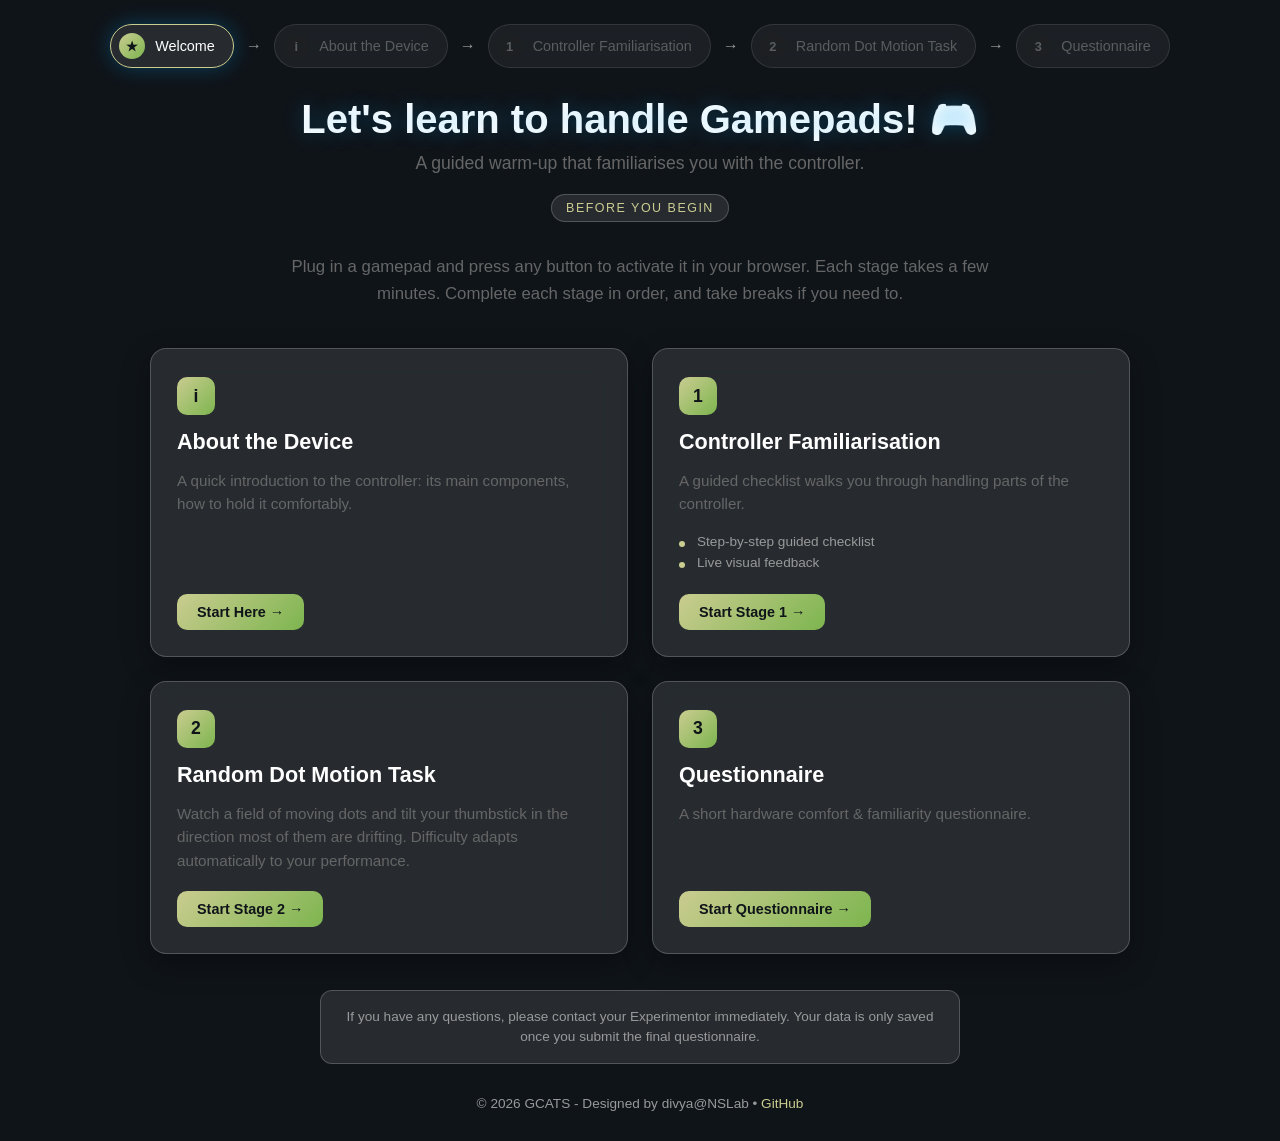
==== index.html @ 7858e4d3 "Add files via upload" ====
<!DOCTYPE html>
<html lang="en">
<head>
    <meta charset="UTF-8">
    <meta name="viewport" content="width=device-width, initial-scale=1.0">
    <title>GCATS-training</title>
    <link rel="stylesheet" href="styles.css">
    <link rel="icon" href="images\logo-transp.png">
</head>
<body>
    <div class="main-container">
    <div class="container">
        <nav class="stage-nav" aria-label="Training progress">
            <a class="stage-pill current" href="index.html"><span class="stage-pill-num">&#9733;</span> Welcome</a>
            <span class="stage-nav-arrow">&rarr;</span>
            <a class="stage-pill upcoming" href="about.html"><span class="stage-pill-num">i</span> About the Device</a>
            <span class="stage-nav-arrow">&rarr;</span>
            <a class="stage-pill upcoming" href="stage1.html"><span class="stage-pill-num">1</span> Controller Familiarisation</a>
            <span class="stage-nav-arrow">&rarr;</span>
            <a class="stage-pill upcoming" href="stage2.html"><span class="stage-pill-num">2</span> Random Dot Motion Task</a>
            <span class="stage-nav-arrow">&rarr;</span>
            <a class="stage-pill upcoming" href="stage3.html"><span class="stage-pill-num">3</span> Questionnaire</a>
        </nav>
        <header>
            <h1>Let's learn to handle Gamepads! 🎮</h1>
            <p>A guided warm-up that familiarises you with the controller.</p>
        </header>

        <main>
            <div class="welcome-hero">
                <span class="eyebrow">Before you begin</span>
                <p>
                    Plug in a gamepad and press any button to activate it in your browser. Each stage takes
                    a few minutes. Complete each stage in order, and take breaks if you need to. 
                </p>
            </div>

            <div class="stage-cards">
                <a class="stage-card" href="about.html">
                    <div class="stage-card-step">i</div>
                    <h2>About the Device</h2>
                    <p>
                        A quick introduction to the controller: its main components, how to hold it
                        comfortably.
                    </p>
                    <span class="stage-card-cta">Start Here &rarr;</span>
                </a>

                <a class="stage-card" href="stage1.html">
                    <div class="stage-card-step">1</div>
                    <h2>Controller Familiarisation</h2>
                    <p>
                        A guided checklist walks you through handling parts of the controller.
                    </p>
                    <ul>
                        <li>Step-by-step guided checklist</li>
                        <li>Live visual feedback</li>
                    </ul>
                    <span class="stage-card-cta">Start Stage 1 &rarr;</span>
                </a>

                <a class="stage-card" href="stage2.html">
                    <div class="stage-card-step">2</div>
                    <h2>Random Dot Motion Task</h2>
                    <p>
                        Watch a field of moving dots and tilt your thumbstick in the direction most of them
                        are drifting. Difficulty adapts automatically to your performance.
                    </p>
                    <span class="stage-card-cta">Start Stage 2 &rarr;</span>
                </a>

                <a class="stage-card" href="stage3.html">
                    <div class="stage-card-step">3</div>
                    <h2>Questionnaire</h2>
                    <p>
                        A short hardware comfort &amp; familiarity questionnaire.
                    </p>
                    <span class="stage-card-cta">Start Questionnaire &rarr;</span>
                </a>
            </div>

            <p class="welcome-note">
                If you have any questions, please contact your Experimentor immediately. Your data is only saved once you submit the final
                questionnaire.
            </p>
        </main>
    </div>
    </div>
    <footer class="site-footer" role="contentinfo">
        <div class="footer-inner">
            <p>&copy; 2026 GCATS - Designed by divya@NSLab • <a href="https://github.com/pathakdivya" target="_blank" rel="noopener noreferrer">GitHub</a></p>
        </div>
    </footer>
</body>
</html>
---- styles.css ----
:root {
    --background: #0f1419;
    --primary-blue: #0a3179;
    --secondary-blue: #2a5298;
    --bg-dark: #0f1419;
    --accent-cyan: #CACC90;
    --accent-purple: #7DB54F;
    
    --text-primary: #333;
    --text-secondary: #666;
    --text-light: #999;
    --text-white: #fff;
    
    --bg-white: #ffffff;
    --bg-light: #f0f0f0;
    --bg-card: rgba(255, 255, 255, 0.1);
    --bg-input: #f9f9f9;
    --bg-hover: #e8f4ff;

    --controller-element: #2a2a2a;
    --controller-active: #0078d4; 
    --controller-border: #333;
    --controller-stick-bg: #ffffff;
    --controller-stick-dot: #333;
    --controller-stick-border: #333;
    
    --glass-bg: rgba(255, 255, 255, 0.1);
    --glass-border: rgba(255, 255, 255, 0.2);
    
    --button-active: #00a1f1;
    --button-disabled: #666;
    
    --shadow-glow: 0 0 20px rgba(0, 161, 241, 0.3);
}


* {
    margin: 0;
    padding: 0;
    box-sizing: border-box;
}

body {
    font-family: 'Segoe UI', Tahoma, Geneva, Verdana, sans-serif;
    background: var(--background);
    color: var(--text-primary);
    min-height: 100vh;
    overflow-x: hidden;
}

header {
    text-align: center;
    padding: 0px 20px 20px;
}

header h1 {
    font-size: 2.5rem;
    background: var(--bg-white);
    -webkit-background-clip: text;
    background-clip: text;
    -webkit-text-fill-color: transparent;
    margin-bottom: 10px;
    text-shadow: var(--shadow-glow);
}

header p {
    color: var(--text-secondary);
    font-size: 1.1rem;
}

.main-container {
    min-height: 95svh;
    display: flex;
    flex-direction: column;
    justify-content: center;
    align-items: center;
    padding: 24px 0 32px;
}

.container {
    display: grid;
    justify-content: center;
    max-width: 1200px;
    width: 100%;
    margin: 0 auto;
    padding: 0 24px;
}


.controller-layout {
    display: grid;
    grid-template-columns: 1fr 1fr;
    gap: 30px;
    min-height: 600px;
}


.info-panel {
    background: var(--bg-white);
    border-radius: 8px;
    padding: 20px;
    box-shadow: 0 2px 10px rgba(0,0,0,0.1);
}

.controller-info h3 {
    margin-bottom: 15px;
    color: var(--text-primary);
    font-size: 1.2rem;
}

.controller-details {
    margin-bottom: 20px;
}

.detail-row {
    display: grid;
    grid-template-columns: repeat(3, 1fr);
    gap: 10px;
    margin-bottom: 5px;
}

.detail-row .label {
    font-weight: bold;
    font-size: 0.85rem;
    color: var(--text-secondary);
}

.detail-row.values span {
    font-family: 'Courier New', monospace;
    color: var(--text-primary);
    font-size: 0.85rem;
}

.detail-row.values button {
    padding: 4px 8px;
    font-size: 0.8rem;
    border: 1px solid var(--text-secondary);
    border-radius: 4px;
    background: var(--text-primary);
    color: var(--text-white);
    cursor: pointer;
    transition: all 0.2s;
    font-family: 'Segoe UI', Tahoma, Geneva, Verdana, sans-serif;
}

.detail-row.values button:enabled:hover {
    background: #555;
    border-color: var(--text-light);
}

.detail-row.values button:disabled {
    opacity: 0.5;
    cursor: not-allowed;
    background: var(--button-disabled);
    color: var(--text-light);
}

.haptic-info {
    margin: 20px 0;
    border-top: 1px solid #eee;
    padding-top: 15px;
}

.haptic-row {
    display: grid;
    grid-template-columns: repeat(6, 1fr);
    gap: 10px;
    margin-bottom: 5px;
}

.haptic-row .label {
    font-weight: bold;
    font-size: 0.8rem;
    color: var(--text-secondary);
}

.haptic-row.values span {
    font-family: 'Courier New', monospace;
    color: var(--text-primary);
    font-size: 0.8rem;
}

.vibration-test {
    background: #e3f2fd;
    padding: 2px 6px;
    border-radius: 3px;
    text-align: center;
    cursor: pointer;
}

.button-status {
    border-top: 1px solid #eee;
    padding-top: 20px;
}

.button-grid {
    margin-bottom: 20px;
}

.button-row {
    display: grid;
    grid-template-columns: repeat(8, 1fr);
    gap: 5px;
    margin-bottom: 8px;
}

.button-row:last-child {
    grid-template-columns: 1fr;
}

.button-row:last-child .btn-cell {
    grid-column: 1 / -1;
}

.btn-cell {
    display: flex;
    flex-direction: column;
    align-items: center;
    background: var(--bg-input);
    border: 1px solid #ddd;
    border-radius: 4px;
    padding: 5px;
    min-height: 40px;
}

.btn-label {
    font-size: 0.7rem;
    font-weight: bold;
    color: var(--text-secondary);
    margin-bottom: 2px;
}

.btn-cell span:last-child {
    font-family: 'Courier New', monospace;
    font-size: 0.8rem;
    color: var(--text-primary);
}

.axis-status {
    border-top: 1px solid #eee;
    padding-top: 15px;
}

.axis-row {
    display: grid;
    grid-template-columns: repeat(4, 1fr);
    gap: 10px;
}

.axis-cell {
    display: flex;
    flex-direction: column;
    align-items: center;
    background: var(--bg-input);
    border: 1px solid #ddd;
    border-radius: 4px;
    padding: 8px;
}

.axis-label {
    font-size: 0.7rem;
    font-weight: bold;
    color: var(--text-secondary);
    margin-bottom: 2px;
}

.axis-cell span:last-child {
    font-family: 'Courier New', monospace;
    font-size: 0.9rem;
    color: var(--text-primary);
}

.visual-panel {
    background: var(--bg-white);
    border-radius: 8px;
    padding: 20px;
    box-shadow: 0 2px 10px rgba(0,0,0,0.1);
    display: flex;
    flex-direction: column;
}

.controller-visual{
  flex: 1;
  display: flex;
  justify-content: center;
  align-items: center;

}

.controller-outline {
    position: relative;
    background: url('images/Controller_2d.png') no-repeat center center;
    background-size: contain;
    width: 493px;
    height: 277px;
    aspect-ratio: 16/9;
    z-index: 0;
    overflow: visible !important;
}

.trigger {
    position: absolute;
    width: 40px;
    height: 35px;
    background: var(--controller-element);
    top: -19px;
}

.trigger.left-trigger {
    left: 127px;
    border-radius: 23px 17px 0 0;
    transform: rotate(-5deg);
}

.trigger.right-trigger {
    right: 127px;
    border-radius: 17px 23px 0 0;
    transform: rotate(5deg);
}

.trigger.active {
    background: var(--controller-active);
}

.shoulder {
    position: absolute;
    width: 40px;
    height: 18px;
    background: var(--controller-element);
    border-radius: 0 0 13px 13px;
    top: 20px;
}

.shoulder.left-shoulder {
    left: 130px;
    transform: rotate(-5deg);
}

.shoulder.right-shoulder {
    right: 130px;
    transform: rotate(5deg);
}

.shoulder.active {
    background: var(--controller-active);
}

.controller-body {
    position: relative;
    width: 100%;
    height: 100%;
    z-index: 1;
    overflow: visible !important;
}

.dpad {
    position: absolute;
    left: 122px;
    top: 79px;
    width: 54px;
    height: 54px;
    --thick: 20px;
    --arm: 14px;
    --tip: 10px;
}

.dpad-btn {
    position: absolute;
    background: var(--controller-element);
    border-radius: 6px;
}

.dpad-btn:nth-child(1) {
    width: var(--thick);
    height: calc(var(--arm) + var(--tip));
    top: -2px;
    left: 50%;
    transform: translateX(-50%);
    clip-path: polygon(0% 0%, 100% 0%, 100% calc(100% - var(--tip)), 50% 100%, 0% calc(100% - var(--tip)));
}

.dpad-btn:nth-child(2) {
    width: var(--thick);
    height: calc(var(--arm) + var(--tip));
    bottom: -2px;
    left: 50%;
    transform: translateX(-50%);
    clip-path: polygon(50% 0%, 100% var(--tip), 100% 100%, 0% 100%, 0% var(--tip));
}

.dpad-btn:nth-child(3) {
    width: calc(var(--arm) + var(--tip));
    height: var(--thick);
    left: -2px;
    top: 50%;
    transform: translateY(-50%);
    clip-path: polygon(0% 0%, calc(100% - var(--tip)) 0%, 100% 50%, calc(100% - var(--tip)) 100%, 0% 100%);
}

.dpad-btn:nth-child(4) {
    width: calc(var(--arm) + var(--tip));
    height: var(--thick);
    right: -2px;
    top: 50%;
    transform: translateY(-50%);
    clip-path: polygon(var(--tip) 0%, 100% 0%, 100% 100%, var(--tip) 100%, 0% 50%);
}


.dpad-btn.active {
    background: var(--controller-active);
}


.face-buttons {
    position: absolute;
    right: 110px;
    top: 70px;
    width: 72px;
    height: 72px;
}

.face-btn {
    position: absolute;
    width: 23px;
    height: 23px;
    background: var(--controller-element);
    border-radius: 50%;
    display: flex;
    align-items: center;
    justify-content: center;
    font-size: 16px;
}

.face-btn:nth-child(1) {
    top: 0;
    left: 50%;
    transform: translateX(-50%);
}

.face-btn:nth-child(2) {
    left: 0;
    top: 50%;
    transform: translateY(-50%);
}

.face-btn:nth-child(3) {
    right: 0;
    top: 50%;
    transform: translateY(-50%);
}

.face-btn:nth-child(4) {
    bottom: 0;
    left: 50%;
    transform: translateX(-50%);
}


.face-btn.active {
    background: var(--controller-active);
}

.center-buttons {
    position: absolute;
    left: 50%;
    top: 36px;
    transform: translateX(-50%);
    width: 160px;
    height: 80px;
}



#touchpad {
    width: 110px;
    height: 66px;
    top: 5px;
    left: 50%;
    transform: translateX(-50%);
    border-radius: 14px;
}

#share {
    width: 8px;
    height: 17px;
    top: 9px;
    left: 0px;
    border-radius: 4px;
}

#options {
    width: 8px;
    height: 17px;
    top: 9px;
    right: 0px;
    border-radius: 4px;
}

#ps {
    width: 19px;
    height: 19px;
    bottom: -50px;
    left: 50%;
    transform: translateX(-50%);
    border-radius: 50%;
}




.controller-visual-sticks {
    position: absolute;
    bottom: 110px;
    left: 50%;
    transform: translateX(-50%);
    width: 160px;
    height: 50px;
    display: flex !important;
    justify-content: space-between;
    align-items: center;
    pointer-events: none;
    z-index: 999;
}

.controller-stick-container {
    position: relative;
    display: flex !important;
    flex-direction: column;
    align-items: center;
    width: 50px;
    height: 50px;
}

.controller-stick-circle {
    width: 40px !important;
    height: 40px !important;
    border: 1px solid var(--controller-stick-border) !important;
    border-radius: 50%;
    position: relative;
    background: var(--controller-stick-bg) !important;
    overflow: visible;
    z-index: 1000;
    display: block !important;
}

.controller-stick-dot {
    width: 30px !important;
    height: 30px !important;
    background: var(--controller-stick-dot) !important;
    border: none !important;
    border-radius: 50%;
    position: absolute;
    top: 50%;
    left: 50%;
    transform: translate(-50%, -50%);
    transition: all 0.08s ease;
    z-index: 1001;
    display: block !important;
}

.controller-stick-circle.active {
    border-color: var(--controller-stick-border) !important;
    background: var(--controller-stick-bg) !important;
}

.controller-stick-circle.active .controller-stick-dot {
    background: var(--controller-stick-dot) !important;
}

.stick-visualizations {
    display: grid;
    grid-template-columns: 1fr 1fr;
    gap: 30px;
    margin: 20px 0px;
}

.stick-container {
    display: flex;
    flex-direction: column;
    align-items: center;
}

.stick-circle {
    width: 100px;
    height: 100px;
    border: 1px solid #666;
    border-radius: 50%;
    position: relative;
    background: var(--controller-stick-bg);
    overflow: visible;
}

.stick-circle::before {
    content: '';
    position: absolute;
    top: 50%;
    left: 0;
    right: 0;
    height: 1px;
    background: #bbb;
    transform: translateY(-50%);
}

.stick-circle::after {
    content: '';
    position: absolute;
    left: 50%;
    top: 0;
    bottom: 0;
    width: 1px;
    background: #bbb;
    transform: translateX(-50%);
}

.stick-circle.active {
    border-color: var(--controller-stick-border);
}

.stick-dot {
    width: 5.5px;
    height: 5.5px;
    background: var(--controller-stick-dot);
    border: none;
    border-radius: 50%;
    position: absolute;
    top: 50%;
    left: 50%;
    transform: translate(-50%, -50%);
    transition: none;
    z-index: 2;
}

.stick-circle.active .stick-dot {
    background: var(--controller-stick-dot);
}

.stick-line {
    position: absolute;
    top: 50%;
    left: 50%;
    height: 1.3px;
    background: #666;
    transform-origin: 0 50%;
    z-index: 1;
    pointer-events: none;
}

.stick-info {
    text-align: center;
    font-size: 0.8rem;
}

.diagnostics {
    margin-top: 20px;
    padding-top: 15px;
    border-top: 1px solid #eee;
    font-size: 0.9rem;
    color: var(--text-secondary);
}

.diagnostics label {
    margin-left: 10px;
    cursor: pointer;
}

.diagnostics input[type="checkbox"] {
    margin-right: 5px;
}

.btn-cell.active {
    background: var(--bg-hover);
    border-color: var(--controller-active);
}

.axis-cell.active {
    background: var(--bg-hover);
    border-color: var(--controller-active);
}

@media (max-width: 1200px) {
    .controller-layout {
        grid-template-columns: 1fr;
        gap: 20px;
    }
    
    .detail-row,
    .haptic-row {
        grid-template-columns: repeat(2, 1fr);
        gap: 5px;
    }
    
    .button-row {
        grid-template-columns: repeat(4, 1fr);
    }
    
    .axis-row {
        grid-template-columns: repeat(2, 1fr);
    }
}

@media (max-width: 768px) {
    .controller-outline {
        width: 250px;
        height: 160px;
    }
    
    .stick-circle {
        width: 80px;
        height: 80px;
    }
    
    .stick-dot {
        width: 10px;
        height: 10px;
    }
}


.tabs {
    display: flex;
    justify-content: center;
    margin-bottom: 30px;
    gap: 10px;
}

.tab-button {
    background: var(--glass-bg);
    border: 1px solid var(--glass-border);
    color: var(--text-primary);
    padding: 12px 24px;
    border-radius: 10px;
    cursor: pointer;
    font-size: 1rem;
    font-weight: 500;
    transition: all 0.3s ease;
    backdrop-filter: blur(10px);
    -webkit-backdrop-filter: blur(10px);
}

.tab-button:hover {
    background: var(--glass-border);
    box-shadow: var(--shadow-glow);
    transform: translateY(-2px);
}

.tab-button.active {
    background: linear-gradient(135deg, var(--accent-cyan), var(--accent-purple));
    box-shadow: var(--shadow-glow);
    transform: translateY(-2px);
}

.tab-content .tab-panel {
    display: none;
    background: var(--bg-card);
    border-radius: 15px;
    padding: 30px;
    backdrop-filter: blur(15px);
    -webkit-backdrop-filter: blur(15px);
    border: 1px solid var(--glass-border);
    box-shadow: 0 10px 30px rgba(0, 0, 0, 0.3);
}

.tab-content .tab-panel.active {
    display: block;
}

.controller-container {
    display: flex;
    flex-direction: column;
    align-items: center;
    gap: 20px;
}

.ps5-controller-outline {
    position: relative;
    width: 800px;
    height: 500px;
    margin: 0 auto;
}

.controller-background {
    position: absolute;
    top: 0;
    left: 0;
    width: 100%;
    height: 100%;
    background-image: url('./controller-outline.jpg');
    background-size: contain;
    background-repeat: no-repeat;
    background-position: center;
    opacity: 0.8;
    z-index: 1;
}

.left-stick-area {
    position: absolute;
    top: 217px;
    left: 243px;
    z-index: 10;
}

.right-stick-area {
    position: absolute;
    top: 217px;
    right: 243px;
    z-index: 10;
}

.analog-stick {
    display: flex;
    flex-direction: column;
    align-items: center;
    gap: 10px;
}

.stick-visual {
    width: 60px;
    height: 60px;
}


.stick-label {
    display: block;
    color: var(--accent-cyan);
    font-weight: bold;
    margin-bottom: 2px;
}

.stick-values {
    display: block;
    color: var(--text-secondary);
    font-family: 'Courier New', monospace;
}

.dpad-area {
    position: absolute;
    top: 122px;
    left: 167px;
    width: 90px;
    height: 90px;
    z-index: 10;
}

.dpad-area .dpad-btn {
    position: absolute;
    background: linear-gradient(135deg, #4a4a4a, #2a2a2a);
    border: 2px solid #333;
    color: var(--text-primary);
    cursor: pointer;
    transition: all 0.1s ease;
    box-shadow: 0 2px 4px rgba(0, 0, 0, 0.3);
}

.dpad-up {
    top: 0;
    left: 50%;
    transform: translateX(-50%);
    width: 25px;
    height: 25px;
    border-radius: 5px 5px 0 0;
}

.dpad-down {
    bottom: 0;
    left: 50%;
    transform: translateX(-50%);
    width: 25px;
    height: 25px;
    border-radius: 0 0 5px 5px;
}

.dpad-left {
    left: 0;
    top: 50%;
    transform: translateY(-50%);
    width: 25px;
    height: 25px;
    border-radius: 5px 0 0 5px;
}

.dpad-right {
    right: 0;
    top: 50%;
    transform: translateY(-50%);
    width: 25px;
    height: 25px;
    border-radius: 0 5px 5px 0;
}

.face-buttons-area {
    position: absolute;
    top: 115px;
    right: 155px;
    width: 110px;
    height: 110px;
    z-index: 10;
}

.face-buttons-area .face-btn {
    position: absolute;
    width: 30px;
    height: 30px;
    border-radius: 50%;
    background: linear-gradient(135deg, #4a4a4a, #2a2a2a);
    border: 2px solid #333;
    color: var(--text-primary);
    cursor: pointer;
    transition: all 0.1s ease;
    box-shadow: 0 2px 4px rgba(0, 0, 0, 0.3);
    display: flex;
    align-items: center;
    justify-content: center;
    font-size: 14px;
    font-weight: bold;
}

.shoulder-buttons-area {
    position: absolute;
    top: 40px;
    left: 50px;
    right: 50px;
    z-index: 10;
}

.shoulder-btn {
    position: absolute;
    width: 60px;
    height: 30px;
    background: linear-gradient(135deg, #4a4a4a, #2a2a2a);
    border: 2px solid #333;
    border-radius: 5px;
    color: var(--text-primary);
    cursor: pointer;
    transition: all 0.1s ease;
    box-shadow: 0 2px 4px rgba(0, 0, 0, 0.3);
    font-size: 12px;
    font-weight: bold;
}

.l1-btn {
    left: 120px;
}

.r1-btn {
    right: 120px;
}

.trigger-buttons-area {
    position: absolute;
    top: 15px;
    left: 50px;
    right: 50px;
    z-index: 10;
}

.trigger-container {
    position: absolute;
    display: flex;
    flex-direction: column;
    align-items: center;
    gap: 5px;
}

.left-trigger {
    left: 120px;
}

.right-trigger {
    right: 120px;
}

.trigger-btn {
    width: 60px;
    height: 25px;
    background: linear-gradient(135deg, #4a4a4a, #2a2a2a);
    border: 2px solid #333;
    border-radius: 8px;
    color: var(--text-primary);
    cursor: pointer;
    transition: all 0.1s ease;
    box-shadow: 0 2px 4px rgba(0, 0, 0, 0.3);
    font-size: 10px;
    font-weight: bold;
}

.trigger-indicator {
    width: 50px;
    height: 10px;
    background: #2a2a2a;
    border-radius: 4px;
    overflow: hidden;
    border: 1px solid #333;
}

.trigger-fill {
    height: 100%;
    width: 0%;
    background: linear-gradient(90deg, var(--accent-cyan), var(--accent-purple));
    transition: width 0.1s ease;
}

.center-buttons-area {
    position: absolute;
    top: 10px;
    left: 50%;
    transform: translateX(-50%);
    display: flex;
    gap: 40px;
    z-index: 10;
}

.center-btn {
    position: absolute;
    background: var(--controller-element);
    border-radius: 50%;
    width: 25px;
    height: 25px;
    border: 2px solid #333;
    color: var(--text-primary);
    cursor: pointer;
    transition: all 0.1s ease;
    display: flex;
    align-items: center;
    justify-content: center;
    font-size: 10px;
    font-weight: bold;
}


.ps-btn {
    width: 35px;
    height: 35px;
    border-radius: 50%;
    background: linear-gradient(135deg, var(--accent-cyan), var(--accent-purple));
}

.touchpad-area {
    position: absolute;
    top: 90px;
    left: 50%;
    transform: translateX(-50%);
    z-index: 10;
}

.touchpad-btn {
    width: 160px;
    height: 80px;
    background: linear-gradient(135deg, #3a3a3a, #1a1a1a);
    border: 2px solid #333;
    border-radius: 10px;
    cursor: pointer;
    transition: all 0.1s ease;
    box-shadow: 0 2px 4px rgba(0, 0, 0, 0.3);
}

.touchpad-surface {
    width: 100%;
    height: 100%;
    background: linear-gradient(135deg, transparent, rgba(0, 212, 255, 0.1));
    border-radius: 8px;
}

.dpad-area .dpad-btn.active,
.face-buttons-area .face-btn.active,
.shoulder-btn.active,
.trigger-btn.active,
.center-btn.active,
.touchpad-btn.active {
    background: var(--button-active);
}

.stick-visual.active .stick-indicator {
    background: var(--button-active);
}

.controller-status-display {
    text-align: center;
    margin-top: 20px;
}

.connection-info {
    font-size: 1.2rem;
    padding: 15px;
    background: var(--glass-bg);
    border: 1px solid var(--glass-border);
    border-radius: 10px;
    backdrop-filter: blur(10px);
    -webkit-backdrop-filter: blur(10px);
}

.calibration-container {
    text-align: center;
}

.calibration-status {
    font-size: 1.3rem;
    margin-bottom: 20px;
    padding: 20px;
    background: var(--glass-bg);
    border: 1px solid var(--glass-border);
    border-radius: 10px;
    backdrop-filter: blur(10px);
    -webkit-backdrop-filter: blur(10px);
}

.calibration-progress {
    margin: 20px 0;
}

.progress-bar {
    width: 100%;
    height: 10px;
    background: #333;
    border-radius: 5px;
    overflow: hidden;
    margin-bottom: 10px;
}

.progress-fill {
    height: 100%;
    background: linear-gradient(90deg, var(--accent-cyan), var(--accent-purple));
    width: 0%;
    transition: width 0.3s ease;
}

.calibration-btn {
    background: linear-gradient(135deg, var(--accent-cyan), var(--accent-purple));
    border: none;
    color: var(--text-primary);
    padding: 15px 30px;
    border-radius: 10px;
    font-size: 1.1rem;
    font-weight: bold;
    cursor: pointer;
    transition: all 0.3s ease;
    box-shadow: var(--shadow-glow);
}

.calibration-btn:hover {
    transform: translateY(-2px);
    box-shadow: 0 0 25px rgba(0, 212, 255, 0.5);
}

.calibration-btn:disabled {
    background: #666;
    cursor: not-allowed;
    transform: none;
    box-shadow: none;
}

@media (max-width: 1024px) {
    .ps5-controller-outline {
        width: 600px;
        height: 375px;
    }
    
    .left-stick-area {
        top: 190px;
        left: 110px;
    }
    
    .right-stick-area {
        top: 240px;
        right: 110px;
    }
    
    .dpad-area {
        top: 135px;
        left: 60px;
    }
    
    .face-buttons-area {
        top: 135px;
        right: 60px;
    }
}

@media (max-width: 768px) {
    .container {
        padding: 15px;
    }
    
    .ps5-controller-outline {
        width: 400px;
        height: 250px;
    }
    
    .left-stick-area {
        top: 125px;
        left: 75px;
    }
    
    .right-stick-area {
        top: 160px;
        right: 75px;
    }
    
    .dpad-area {
        top: 90px;
        left: 40px;
        width: 60px;
        height: 60px;
    }
    
    .face-buttons-area {
        top: 90px;
        right: 40px;
        width: 60px;
        height: 60px;
    }
    
    .stick-visual {
        width: 45px;
        height: 45px;
    }
    
    .stick-indicator {
        width: 15px;
        height: 15px;
    }
    
    .face-buttons-area .face-btn,
    .dpad-area .dpad-btn {
        width: 20px;
        height: 20px;
        font-size: 10px;
    }
    
    .touchpad-btn {
        width: 120px;
        height: 60px;
    }
    
    header h1 {
        font-size: 2rem;
    }
    
    .tab-button {
        padding: 10px 20px;
        font-size: 0.9rem;
    }
}



.site-footer {
    height: 5vh;
    width: 100%;
    padding: 0px 20px 32px;
    text-align: center;
    color: var(--text-light);
    font-size: 0.85rem;
}
.site-footer a {
    color: var(--accent-cyan);
    text-decoration: none;
    transition: color .2s;
}
.site-footer a:hover {
    color: var(--accent-purple);
}
.site-footer .footer-inner { max-width: 900px; margin: 0 auto; }


/* ============================================================
   Stage progress nav (shown on stage1.html / stage2.html)
   ============================================================ */
.stage-nav {
    display: flex;
    justify-content: center;
    align-items: center;
    gap: 12px;
    margin: 0 0 28px;
    flex-wrap: wrap;
}

.stage-pill {
    display: flex;
    align-items: center;
    gap: 10px;
    background: var(--glass-bg);
    border: 1px solid var(--glass-border);
    color: var(--text-light);
    padding: 8px 18px 8px 8px;
    border-radius: 999px;
    font-size: 0.9rem;
    font-weight: 500;
    text-decoration: none;
    backdrop-filter: blur(10px);
    -webkit-backdrop-filter: blur(10px);
    transition: all 0.3s ease;
}

.stage-pill .stage-pill-num {
    display: flex;
    align-items: center;
    justify-content: center;
    width: 26px;
    height: 26px;
    border-radius: 50%;
    background: var(--controller-element);
    color: var(--text-light);
    font-size: 0.8rem;
    font-weight: 700;
}

.stage-pill.done .stage-pill-num {
    background: linear-gradient(135deg, var(--accent-cyan), var(--accent-purple));
    color: var(--bg-dark);
}

.stage-pill.current {
    color: var(--text-white);
    border-color: var(--accent-cyan);
    box-shadow: var(--shadow-glow);
}

.stage-pill.current .stage-pill-num {
    background: linear-gradient(135deg, var(--accent-cyan), var(--accent-purple));
    color: var(--bg-dark);
}

.stage-pill.upcoming {
    opacity: 0.55;
    cursor: default;
    pointer-events: none;
}

.stage-nav-arrow {
    color: var(--text-light);
    font-size: 1rem;
}


/* ============================================================
   Welcome / landing page
   ============================================================ */
.welcome-hero {
    text-align: center;
    max-width: 720px;
    margin: 0 auto 40px;
}

.welcome-hero .eyebrow {
    display: inline-block;
    text-transform: uppercase;
    letter-spacing: 0.12em;
    font-size: 0.78rem;
    color: var(--accent-cyan);
    background: var(--glass-bg);
    border: 1px solid var(--glass-border);
    padding: 6px 14px;
    border-radius: 999px;
    margin-bottom: 18px;
}

.welcome-hero p {
    color: var(--text-secondary);
    font-size: 1.05rem;
    line-height: 1.6;
    margin-top: 14px;
}

.stage-cards {
    display: grid;
    grid-template-columns: 1fr 1fr;
    gap: 24px;
    max-width: 980px;
    margin: 0 auto 36px;
}

.stage-card {
    position: relative;
    background: var(--bg-card);
    border: 1px solid var(--glass-border);
    border-radius: 16px;
    padding: 28px 26px 26px;
    backdrop-filter: blur(15px);
    -webkit-backdrop-filter: blur(15px);
    box-shadow: 0 10px 30px rgba(0, 0, 0, 0.3);
    display: flex;
    flex-direction: column;
    gap: 14px;
    text-decoration: none;
    color: inherit;
    transition: transform 0.25s ease, box-shadow 0.25s ease;
}

.stage-card:hover {
    transform: translateY(-4px);
    box-shadow: var(--shadow-glow);
}

.stage-card-step {
    display: inline-flex;
    align-items: center;
    justify-content: center;
    width: 38px;
    height: 38px;
    border-radius: 10px;
    background: linear-gradient(135deg, var(--accent-cyan), var(--accent-purple));
    color: var(--bg-dark);
    font-weight: 800;
    font-size: 1.1rem;
}

.stage-card h2 {
    font-size: 1.35rem;
    color: var(--text-white);
}

.stage-card p {
    color: var(--text-secondary);
    font-size: 0.95rem;
    line-height: 1.55;
    flex-grow: 1;
}

.stage-card ul {
    list-style: none;
    display: flex;
    flex-direction: column;
    gap: 6px;
    margin: 4px 0 6px;
}

.stage-card ul li {
    color: var(--text-light);
    font-size: 0.85rem;
    padding-left: 18px;
    position: relative;
}

.stage-card ul li::before {
    content: "";
    position: absolute;
    left: 0;
    top: 7px;
    width: 6px;
    height: 6px;
    border-radius: 50%;
    background: var(--accent-cyan);
}

.stage-card-cta {
    display: inline-flex;
    align-items: center;
    gap: 8px;
    align-self: flex-start;
    background: linear-gradient(135deg, var(--accent-cyan), var(--accent-purple));
    color: var(--bg-dark);
    font-weight: 700;
    padding: 10px 20px;
    border-radius: 10px;
    font-size: 0.9rem;
    margin-top: 4px;
}

.welcome-note {
    max-width: 640px;
    margin: 0 auto;
    text-align: center;
    background: var(--glass-bg);
    border: 1px solid var(--glass-border);
    border-radius: 12px;
    padding: 16px 20px;
    color: var(--text-light);
    font-size: 0.85rem;
    line-height: 1.5;
}


/* ============================================================
   Stage 2: RDM staircase calibration task
   ============================================================ */
.rdm-panel {
    display: flex;
    flex-direction: column;
    gap: 16px;
}

.rdm-status-row {
    display: grid;
    grid-template-columns: repeat(3, 1fr);
    gap: 12px;
}

.rdm-status-card {
    background: var(--glass-bg);
    border: 1px solid var(--glass-border);
    border-radius: 10px;
    padding: 12px 14px;
    text-align: center;
    backdrop-filter: blur(10px);
    -webkit-backdrop-filter: blur(10px);
}

.rdm-status-card .rdm-status-label {
    display: block;
    font-size: 0.7rem;
    text-transform: uppercase;
    letter-spacing: 0.06em;
    color: var(--text-light);
    margin-bottom: 6px;
}

.rdm-status-card .rdm-status-value {
    font-size: 1.3rem;
    font-weight: 700;
    color: var(--text-white);
    font-family: 'Courier New', monospace;
}

.rdm-stage-wrap {
    position: relative;
    width: 100%;
    max-width: 480px;
    aspect-ratio: 1 / 1;
    margin: 0 auto;
    background: #05070a;
    border: 1px solid var(--glass-border);
    border-radius: 16px;
    overflow: hidden;
    box-shadow: 0 10px 30px rgba(0, 0, 0, 0.35);
}

.rdm-stage-wrap canvas {
    width: 100%;
    height: 100%;
    display: block;
}

.rdm-arrow {
    position: absolute;
    color: var(--text-light);
    font-size: 1.4rem;
    opacity: 0.35;
    transition: opacity 0.15s ease, color 0.15s ease;
    pointer-events: none;
}

.rdm-arrow.up { top: 10px; left: 50%; transform: translateX(-50%); }
.rdm-arrow.down { bottom: 10px; left: 50%; transform: translateX(-50%); }
.rdm-arrow.left { left: 10px; top: 50%; transform: translateY(-50%); }
.rdm-arrow.right { right: 10px; top: 50%; transform: translateY(-50%); }

.rdm-arrow.active {
    opacity: 1;
    color: var(--accent-cyan);
    text-shadow: var(--shadow-glow);
}

.rdm-feedback-badge {
    position: absolute;
    top: 50%;
    left: 50%;
    transform: translate(-50%, -50%);
    padding: 10px 22px;
    border-radius: 999px;
    font-weight: 700;
    font-size: 1rem;
    letter-spacing: 0.03em;
    opacity: 0;
    transition: opacity 0.15s ease;
    pointer-events: none;
}

.rdm-feedback-badge.show {
    opacity: 1;
}

.rdm-feedback-badge.correct {
    background: rgba(34, 224, 160, 0.18);
    border: 1px solid var(--accent-cyan);
    color: var(--accent-cyan);
}

.rdm-feedback-badge.incorrect {
    background: rgba(255, 90, 90, 0.15);
    border: 1px solid #ff5a5a;
    color: #ff9494;
}

.rdm-recenter-badge {
    background: rgba(255, 200, 60, 0.15);
    border: 1px solid #ffcc4d;
    color: #ffcc4d;
}

.rdm-mini-stick {
    display: flex;
    align-items: center;
    justify-content: center;
    gap: 14px;
    margin-top: 4px;
}

.rdm-mini-stick .stick-circle {
    width: 90px;
    height: 90px;
}

.rdm-instructions {
    background: var(--glass-bg);
    border: 1px solid var(--glass-border);
    border-radius: 10px;
    padding: 14px 16px;
    color: var(--text-light);
    font-size: 0.85rem;
    line-height: 1.55;
}

.rdm-instructions b {
    color: var(--controller-active);
}

.rdm-complete {
    text-align: center;
    padding: 40px 20px;
}

.rdm-complete h2 {
    font-size: 1.6rem;
    color: var(--text-white);
    margin-bottom: 10px;
}

.rdm-complete p {
    color: var(--text-secondary);
    max-width: 480px;
    margin: 0 auto 18px;
    line-height: 1.6;
}

.rdm-complete .final-coherence {
    font-family: 'Courier New', monospace;
    font-size: 2rem;
    color: var(--accent-cyan);
    text-shadow: var(--shadow-glow);
    margin-bottom: 20px;
}

.rdm-complete-stats {
    display: flex;
    justify-content: center;
    gap: 32px;
    flex-wrap: wrap;
    margin-bottom: 20px;
}

.rdm-complete-stat {
    display: flex;
    flex-direction: column;
    align-items: center;
    gap: 4px;
}

.rdm-complete-stat-label {
    font-size: 0.75rem;
    text-transform: uppercase;
    letter-spacing: 0.06em;
    color: var(--text-light);
}

.rdm-complete-stat-value {
    font-family: 'Courier New', monospace;
    font-size: 2rem;
    color: var(--accent-cyan);
    text-shadow: var(--shadow-glow);
}

.rdm-hidden {
    display: none !important;
}

@media (max-width: 1200px) {
    .stage-cards {
        grid-template-columns: 1fr;
    }
    .rdm-status-row {
        grid-template-columns: 1fr 1fr;
    }
}

@media (max-width: 480px) {
    .rdm-status-row {
        grid-template-columns: 1fr;
    }
}


/* ============================================================
   Stage 2: pre-task setup panel (participant ID + handedness)
   ============================================================ */
.rdm-setup-panel {
    background: var(--glass-bg);
    border: 1px solid var(--glass-border);
    border-radius: 10px;
    padding: 16px;
    display: flex;
    flex-direction: column;
    gap: 8px;
}

.rdm-setup-panel h3 {
    color: var(--text-white);
    font-size: 1rem;
    margin-bottom: 4px;
}

.rdm-field-label {
    font-size: 0.8rem;
    color: var(--text-light);
    margin-top: 6px;
}

.rdm-optional {
    text-transform: none;
    font-weight: 400;
    opacity: 0.7;
}

.rdm-text-input {
    background: var(--bg-input);
    border: 1px solid var(--glass-border);
    border-radius: 8px;
    padding: 10px 12px;
    font-size: 0.95rem;
    color: var(--text-primary);
}

.rdm-text-input:focus {
    outline: 2px solid var(--accent-cyan);
    outline-offset: 1px;
}

.rdm-choice-row {
    display: grid;
    grid-template-columns: 1fr 1fr;
    gap: 10px;
    margin-top: 4px;
}

.rdm-choice-btn {
    background: var(--bg-input);
    border: 1px solid var(--glass-border);
    color: var(--text-primary);
    padding: 12px 10px;
    border-radius: 8px;
    font-size: 0.9rem;
    font-weight: 600;
    cursor: pointer;
    transition: all 0.2s ease;
}

.rdm-choice-btn:hover {
    border-color: var(--accent-cyan);
}

.rdm-choice-btn.selected {
    background: linear-gradient(135deg, var(--accent-cyan), var(--accent-purple));
    border-color: transparent;
    box-shadow: var(--shadow-glow);
}

.rdm-setup-hint {
    font-size: 0.78rem;
    color: var(--text-light);
    line-height: 1.4;
    margin-top: 2px;
}

.rdm-setup-hint.confirmed {
    color: var(--accent-cyan);
}


/* ============================================================
   Generic Likert-scale component (used in the questionnaire)
   ============================================================ */
.likert-row {
    margin: 8px 0 22px;
    padding-top: 18px;
    border-top: 1px solid var(--glass-border);
}

.likert-row:first-child {
    border-top: none;
    padding-top: 0;
}

.likert-statement {
    color: var(--text-secondary);
    font-size: 0.95rem;
    margin-bottom: 14px;
}

.likert-scale {
    display: flex;
    justify-content: center;
    gap: 8px;
    flex-wrap: wrap;
    margin-bottom: 6px;
}

.likert-option {
    display: flex;
    flex-direction: column;
    align-items: center;
    gap: 4px;
    background: var(--bg-input);
    border: 1px solid var(--glass-border);
    color: var(--text-primary);
    padding: 10px 14px;
    border-radius: 10px;
    cursor: pointer;
    transition: all 0.2s ease;
    min-width: 90px;
}

.likert-option .num {
    font-family: 'Courier New', monospace;
    font-size: 1.1rem;
    font-weight: 700;
}

.likert-option .lbl {
    font-size: 0.68rem;
    color: var(--text-secondary);
    text-align: center;
}

.likert-option:hover {
    border-color: var(--accent-cyan);
}

.likert-option.selected {
    background: linear-gradient(135deg, var(--accent-cyan), var(--accent-purple));
    border-color: transparent;
    box-shadow: var(--shadow-glow);
}

.likert-option.selected .lbl {
    color: var(--text-primary);
}

.rdm-saved-msg {
    color: var(--accent-cyan);
    font-weight: 600;
    margin-bottom: 16px;
}

.rdm-choice-row.two-col { grid-template-columns: 1fr 1fr; }
.rdm-choice-row.four-col { grid-template-columns: repeat(4, 1fr); }
.rdm-choice-row.five-col { grid-template-columns: repeat(5, 1fr); }

.calibration-btn-secondary {
    background: var(--bg-input);
    border: 1px solid var(--glass-border);
    color: var(--text-primary);
    padding: 12px 22px;
    border-radius: 10px;
    font-size: 0.95rem;
    font-weight: 600;
    cursor: pointer;
    transition: all 0.2s ease;
}

.calibration-btn-secondary:hover {
    border-color: var(--accent-cyan);
}

@media (max-width: 480px) {
    .rdm-choice-row {
        grid-template-columns: 1fr;
    }
    .rdm-choice-row.two-col,
    .rdm-choice-row.four-col,
    .rdm-choice-row.five-col {
        grid-template-columns: 1fr 1fr;
    }
    .likert-option {
        min-width: 58px;
        padding: 8px 10px;
    }
}
.site-footer .links, .site-footer .contribute { display: none; }


/* ============================================================
   Stage 2: result actions (redo / continue) + attempt note
   ============================================================ */
.rdm-result-actions {
    display: flex;
    justify-content: center;
    gap: 14px;
    flex-wrap: wrap;
    margin-top: 18px;
}

.rdm-attempt-note {
    font-size: 0.8rem;
    color: var(--accent-cyan);
    text-align: center;
    margin-top: 10px;
    min-height: 1em;
}


/* ============================================================
   About the Device page
   ============================================================ */
.about-layout {
    display: grid;
    grid-template-columns: 1.1fr 0.9fr;
    gap: 28px;
    align-items: start;
}

.about-panel {
    background: var(--bg-white);
    border-radius: 8px;
    padding: 24px 26px;
    box-shadow: 0 2px 10px rgba(0,0,0,0.1);
}

.about-panel h3 {
    color: var(--text-primary);
    font-size: 1.05rem;
    margin: 18px 0 8px;
}

.about-panel h3:first-child {
    margin-top: 0;
}

.about-copy {
    color: var(--text-secondary);
    font-size: 0.92rem;
    line-height: 1.6;
}

.about-component-list,
.about-holding-list {
    list-style: none;
    display: flex;
    flex-direction: column;
    gap: 8px;
    margin: 0 0 6px;
}

.about-component-list li,
.about-holding-list li {
    color: var(--text-secondary);
    font-size: 0.88rem;
    line-height: 1.5;
    padding-left: 16px;
    position: relative;
}

.about-component-list li::before,
.about-holding-list li::before {
    content: "";
    position: absolute;
    left: 0;
    top: 7px;
    width: 6px;
    height: 6px;
    border-radius: 50%;
    background: var(--controller-active);
}

.about-panel .rdm-setup-panel {
    margin-top: 20px;
    background: var(--bg-hover);
    border-color: rgba(0,0,0,0.08);
}

.about-panel .rdm-setup-panel h3 {
    color: var(--text-primary);
}

.about-panel .rdm-field-label,
.about-panel .rdm-setup-hint {
    color: var(--text-secondary);
}

.about-continue-btn {
    margin-top: 18px;
    transition: opacity 0.2s ease;
}

.about-illustration-panel {
    position: relative;
    background: var(--bg-dark);
    border-radius: 12px;
    padding: 30px 16px;
    display: flex;
    align-items: center;
    justify-content: center;
    min-height: 340px;
}

.about-illustration-panel .controller-visual {
    position: relative;
    width: 100%;
}

.about-label {
    position: absolute;
    font-size: 0.7rem;
    color: var(--text-white);
    background: rgba(0,0,0,0.55);
    border: 1px solid var(--glass-border);
    padding: 3px 8px;
    border-radius: 999px;
    white-space: nowrap;
    pointer-events: none;
}

.about-label-stick-left { top: 62%; left: 8%; }
.about-label-stick-right { top: 62%; right: 8%; }
.about-label-dpad { top: 30%; left: 2%; }
.about-label-face { top: 30%; right: 2%; }
.about-label-shoulder-l { top: -6%; left: 12%; }
.about-label-shoulder-r { top: -6%; right: 12%; }
.about-label-trigger-l { top: -16%; left: 6%; }
.about-label-trigger-r { top: -16%; right: 6%; }

@media (max-width: 1024px) {
    .about-layout {
        grid-template-columns: 1fr;
    }
}


/* ============================================================
   Stage 1: guided checklist
   ============================================================ */
.checklist-panel {
    background: var(--bg-white);
    border-radius: 8px;
    padding: 20px;
    box-shadow: 0 2px 10px rgba(0,0,0,0.1);
}

.checklist-panel h3 {
    color: var(--text-primary);
    margin-bottom: 14px;
}

.checklist-list {
    list-style: none;
    display: flex;
    flex-direction: column;
    gap: 10px;
}

.checklist-item {
    display: flex;
    align-items: center;
    gap: 10px;
    padding: 8px 10px;
    border-radius: 8px;
    background: var(--bg-input);
    opacity: 0.6;
    transition: all 0.2s ease;
}

.checklist-item.active {
    opacity: 1;
    background: var(--bg-hover);
    border: 1px solid var(--controller-active);
}

.checklist-item.done {
    opacity: 0.85;
}

.checklist-item-icon {
    display: flex;
    align-items: center;
    justify-content: center;
    width: 24px;
    height: 24px;
    border-radius: 50%;
    background: var(--controller-element);
    color: var(--text-white);
    font-size: 0.75rem;
    font-weight: 700;
    flex-shrink: 0;
}

.checklist-item.done .checklist-item-icon {
    background: var(--controller-active);
}

.checklist-item-label {
    font-size: 0.85rem;
    color: var(--text-primary);
}

.checklist-current-card {
    text-align: center;
    background: var(--glass-bg);
    border: 1px solid var(--glass-border);
    border-radius: 12px;
    padding: 20px;
    margin-top: 14px;
}

.checklist-current-label {
    font-size: 0.75rem;
    text-transform: uppercase;
    letter-spacing: 0.06em;
    color: var(--text-light);
    margin-bottom: 6px;
}

.checklist-current-text {
    font-size: 1.05rem;
    color: var(--text-white);
    font-weight: 600;
    margin-bottom: 14px;
}

.checklist-stick-wrap {
    display: flex;
    justify-content: center;
}

.checklist-target {
    position: absolute;
    top: 50%;
    left: 50%;
    width: 16px;
    height: 16px;
    border-radius: 50%;
    background: rgba(34, 224, 160, 0.25);
    border: 2px solid var(--accent-cyan);
    transform: translate(-50%, -50%);
    display: none;
    pointer-events: none;
}


/* ============================================================
   Questionnaire (Stage 3) page
   ============================================================ */
.survey-summary {
    display: flex;
    justify-content: center;
    gap: 24px;
    flex-wrap: wrap;
    background: var(--glass-bg);
    border: 1px solid var(--glass-border);
    border-radius: 10px;
    padding: 12px 16px;
    margin-bottom: 24px;
    font-size: 0.85rem;
    color: var(--text-light);
}

.survey-summary-item b {
    color: var(--text-white);
}

.survey-section {
    background: var(--bg-white);
    border-radius: 8px;
    padding: 22px 24px;
    margin-bottom: 20px;
    box-shadow: 0 2px 10px rgba(0,0,0,0.1);
}

.survey-section h3 {
    color: var(--text-primary);
    margin-bottom: 6px;
}

.survey-section-intro {
    color: var(--text-secondary);
    font-size: 0.85rem;
    margin-bottom: 16px;
}

.survey-field {
    margin-bottom: 22px;
}

.survey-field:last-child {
    margin-bottom: 0;
}

.survey-question {
    color: var(--text-primary);
    font-size: 0.92rem;
    margin-bottom: 10px;
}

.survey-readonly-answer {
    color: var(--text-secondary);
    font-size: 0.9rem;
    background: var(--bg-input);
    border-radius: 8px;
    padding: 10px 12px;
    display: inline-block;
}

.survey-textarea {
    width: 100%;
    min-height: 70px;
    background: var(--bg-input);
    border: 1px solid var(--glass-border);
    border-radius: 8px;
    padding: 10px 12px;
    font-size: 0.9rem;
    color: var(--text-primary);
    font-family: inherit;
    resize: vertical;
    margin-top: 10px;
}

.survey-textarea:focus {
    outline: 2px solid var(--accent-cyan);
    outline-offset: 1px;
}

.survey-review {
    background: var(--bg-white);
    border-radius: 8px;
    padding: 22px 24px;
    margin-bottom: 20px;
    box-shadow: 0 2px 10px rgba(0,0,0,0.1);
}

.survey-review h3 {
    color: var(--text-primary);
    margin-bottom: 14px;
}

.review-block {
    color: var(--text-secondary);
    font-size: 0.88rem;
    line-height: 1.6;
    padding-bottom: 14px;
    margin-bottom: 14px;
    border-bottom: 1px solid var(--glass-border);
}

.review-block:last-child {
    border-bottom: none;
    margin-bottom: 0;
    padding-bottom: 0;
}

.review-block b {
    color: var(--text-primary);
}

.review-block ul {
    margin: 6px 0 0;
    padding-left: 18px;
}

.survey-review-actions {
    display: flex;
    justify-content: center;
    gap: 14px;
    flex-wrap: wrap;
    margin-top: 18px;
}

@media (max-width: 768px) {
    .survey-section,
    .survey-review {
        padding: 18px 16px;
    }
}
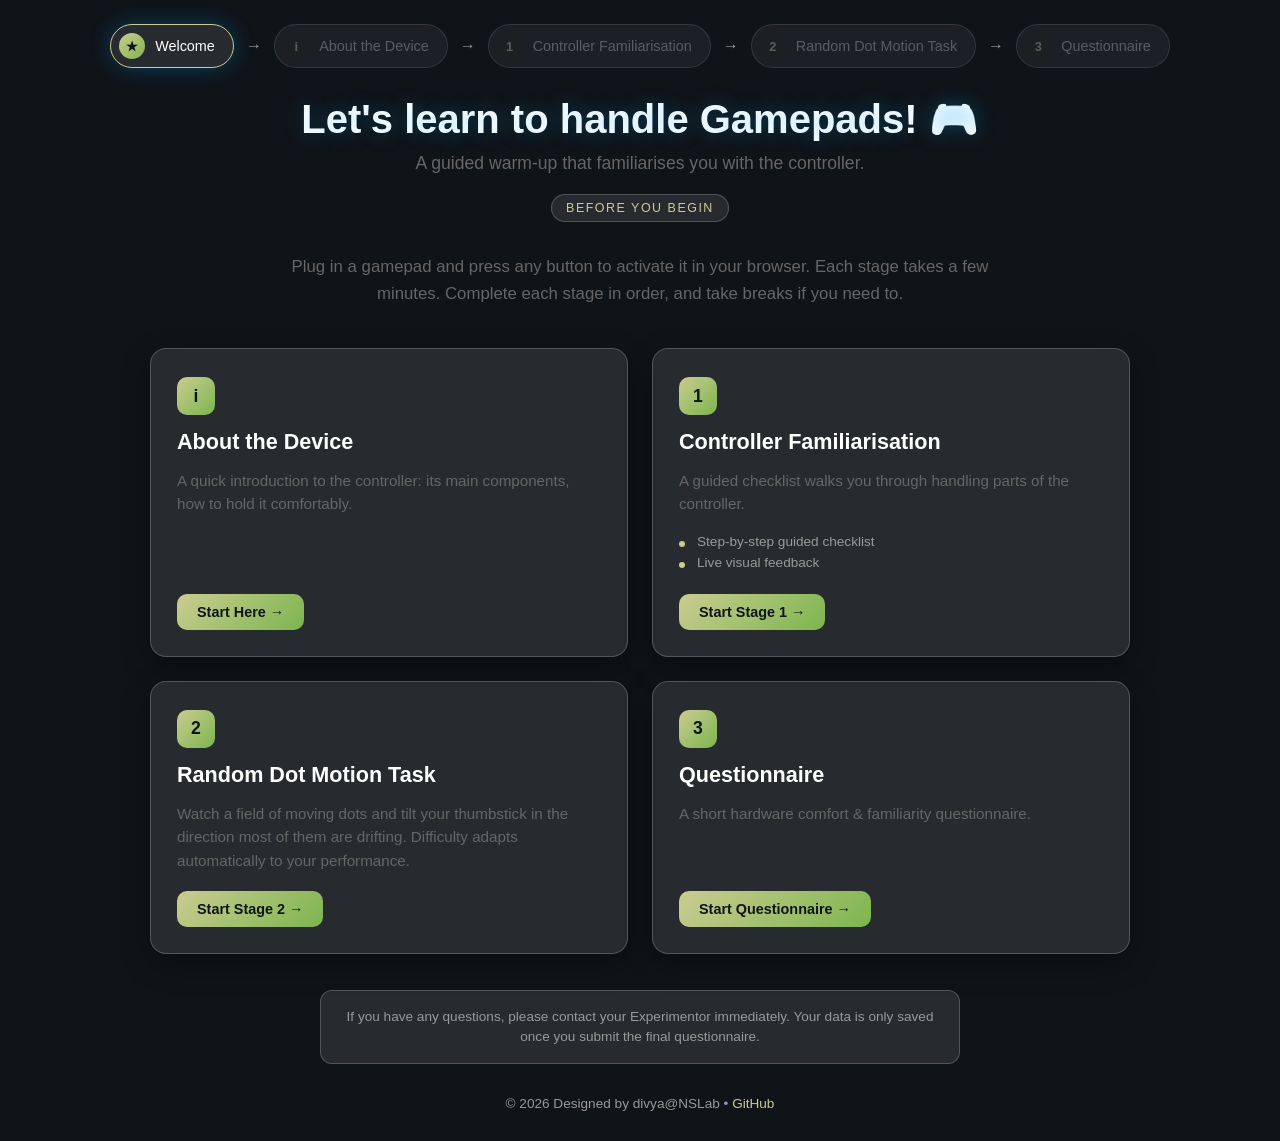
==== commit 7b163db4: "Add files via upload" ====
--- a/index.html
+++ b/index.html
@@ -3,9 +3,9 @@
 <head>
     <meta charset="UTF-8">
     <meta name="viewport" content="width=device-width, initial-scale=1.0">
-    <title>GCATS-training</title>
+    <title>Gamepad Training Protocol</title>
     <link rel="stylesheet" href="styles.css">
-    <link rel="icon" href="images\logo-transp.png">
+    <link rel="icon" href="images/logo-transp.png">
 </head>
 <body>
     <div class="main-container">
@@ -88,7 +88,7 @@
     </div>
     <footer class="site-footer" role="contentinfo">
         <div class="footer-inner">
-            <p>&copy; 2026 GCATS - Designed by divya@NSLab • <a href="https://github.com/pathakdivya" target="_blank" rel="noopener noreferrer">GitHub</a></p>
+            <p>&copy; 2026 Designed by divya@NSLab • <a href="https://github.com/pathakdivya" target="_blank" rel="noopener noreferrer">GitHub</a></p>
         </div>
     </footer>
 </body>
